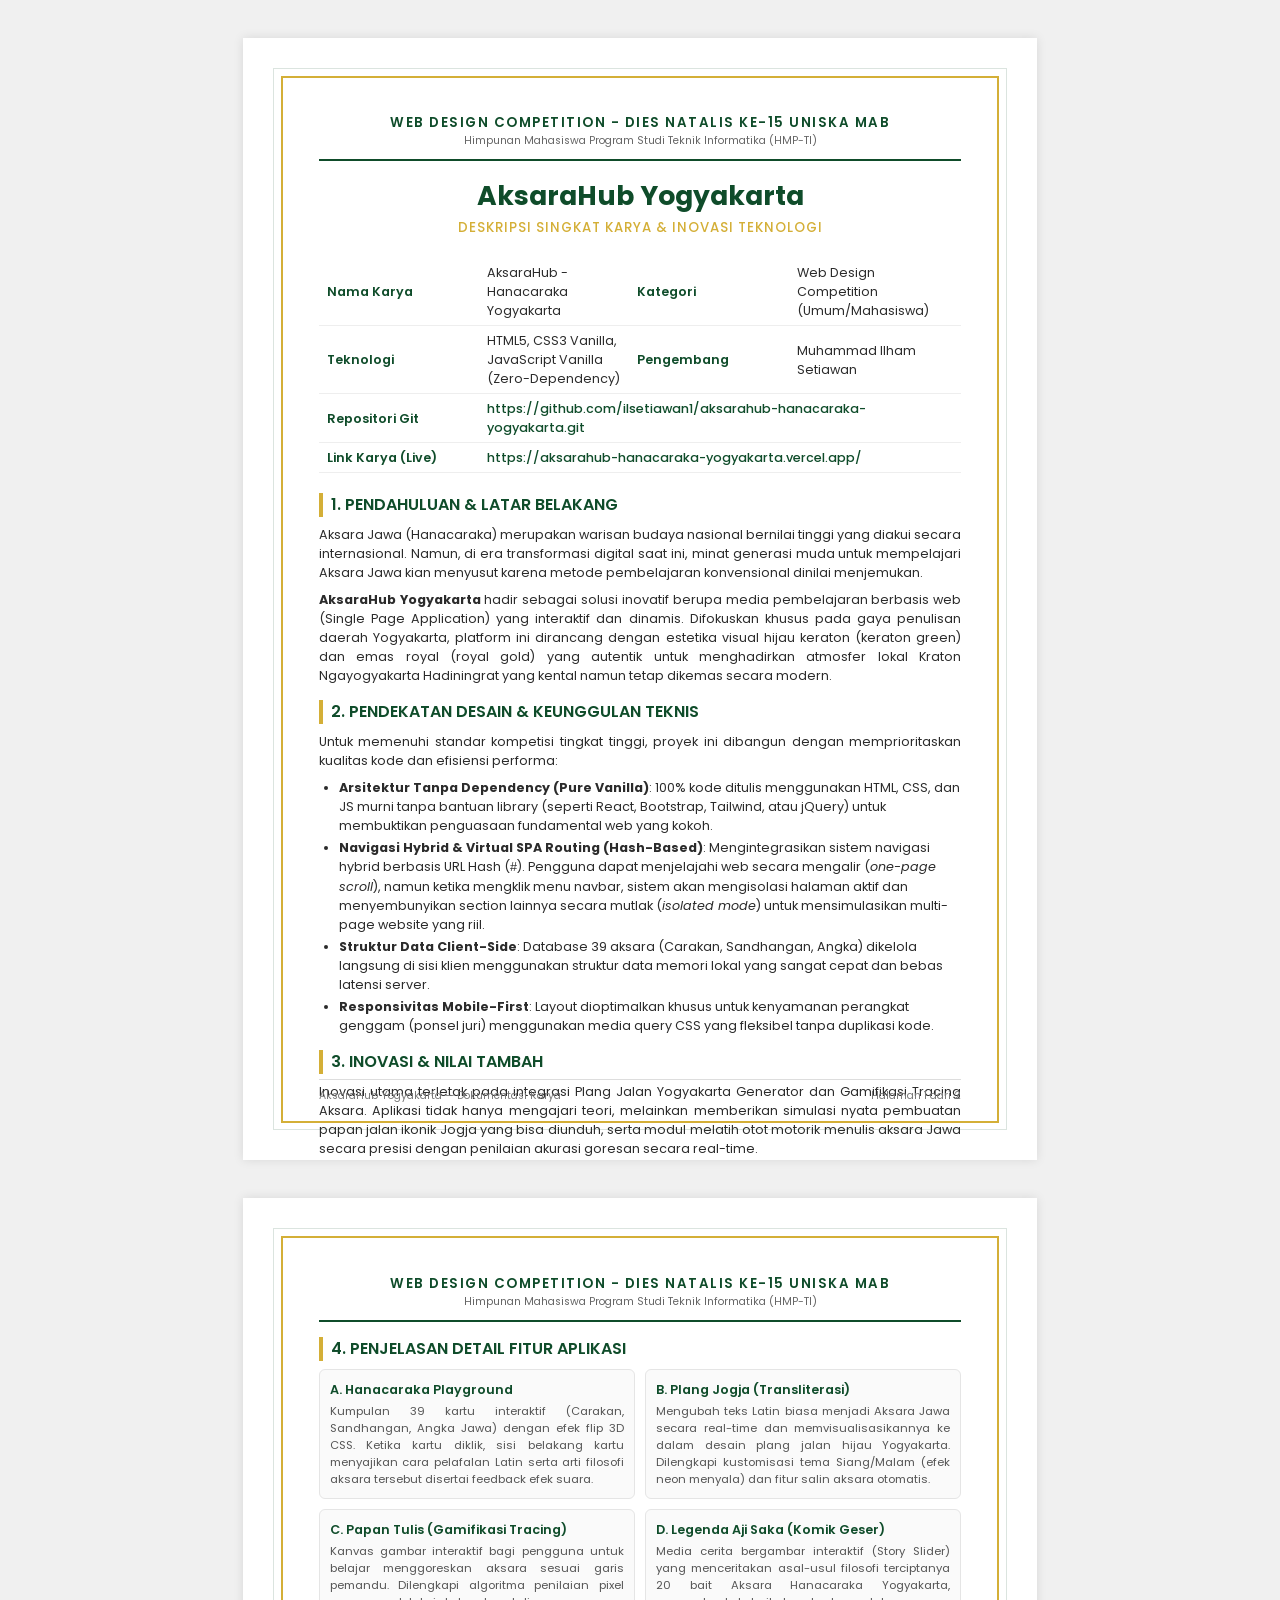
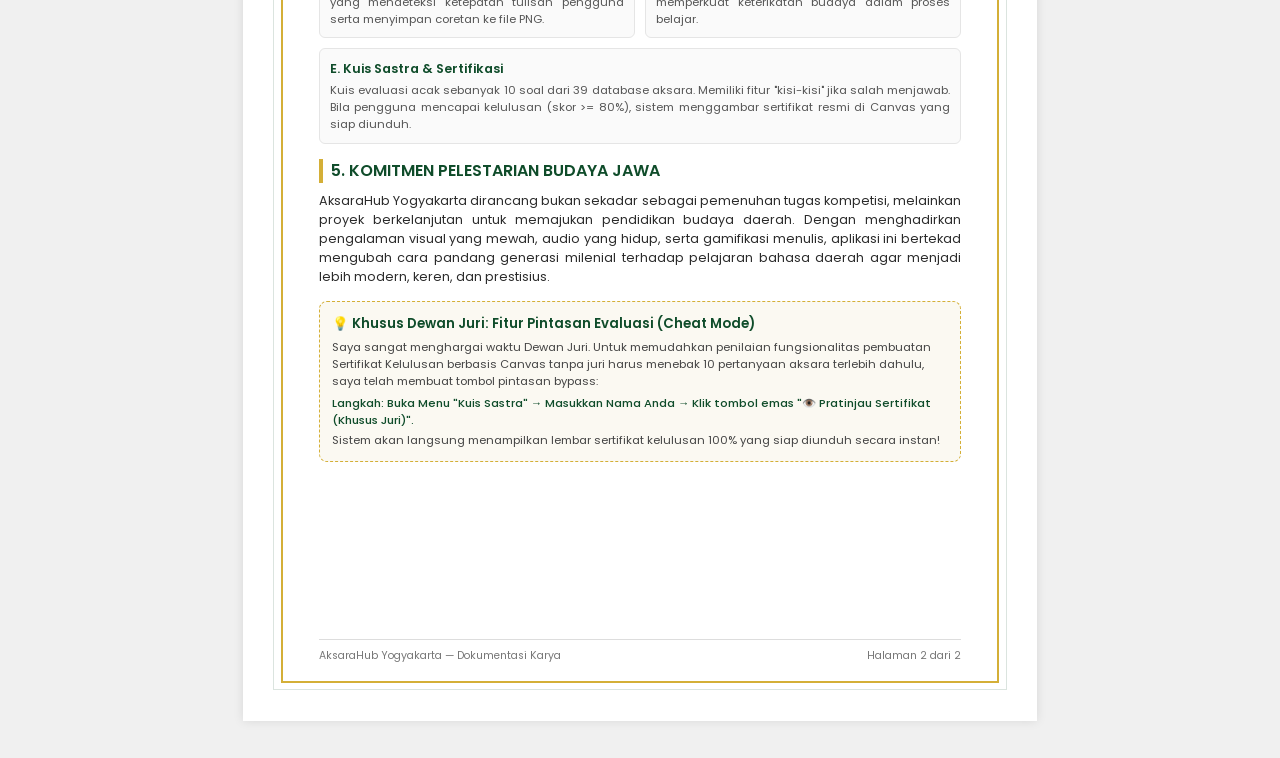
==== DeskripsiSingkatKarya.html @ 54c3463f "Update: Implement Virtual SPA routing and align logo" ====
<!DOCTYPE html>
<html lang="id">
  <head>
    <meta charset="UTF-8" />
    <title>Deskripsi Singkat Karya - AksaraHub Yogyakarta</title>
    <style>
      @import url('https://fonts.googleapis.com/css2?family=Poppins:wght@300;400;500;600;700&display=swap');
      
      :root {
        --green: #0f4c2a;
        --gold: #d4af37;
        --cream: #fbf9f2;
        --text: #2b2b2b;
      }

      * {
        box-sizing: border-box;
        margin: 0;
        padding: 0;
      }

      body {
        font-family: 'Poppins', sans-serif;
        color: var(--text);
        background-color: #f0f0f0;
        line-height: 1.5;
        font-size: 11pt;
      }

      /* Page Setup for A4 Printing */
      .page {
        background: white;
        width: 210mm;
        height: 297mm;
        padding: 20mm 20mm;
        margin: 10mm auto;
        box-shadow: 0 0 10px rgba(0, 0, 0, 0.1);
        position: relative;
        overflow: hidden;
      }

      /* Print Specific Styling */
      @media print {
        body {
          background: none;
        }
        .page {
          margin: 0;
          box-shadow: none;
          page-break-after: always;
        }
        @page {
          size: A4;
          margin: 0;
        }
      }

      /* Decorative Borders */
      .page::before {
        content: "";
        position: absolute;
        top: 8mm;
        left: 8mm;
        right: 8mm;
        bottom: 8mm;
        border: 1px solid rgba(15, 76, 42, 0.15);
        pointer-events: none;
      }
      .page::after {
        content: "";
        position: absolute;
        top: 10mm;
        left: 10mm;
        right: 10mm;
        bottom: 10mm;
        border: 2px solid var(--gold);
        pointer-events: none;
      }

      /* Header Style */
      .header {
        text-align: center;
        border-bottom: 2px double var(--green);
        padding-bottom: 10px;
        margin-bottom: 15px;
      }
      .header h3 {
        font-size: 10pt;
        text-transform: uppercase;
        color: var(--green);
        letter-spacing: 1.5px;
        font-weight: 600;
      }
      .header p {
        font-size: 8pt;
        color: #666;
      }

      /* Document Title */
      .doc-title {
        text-align: center;
        margin-bottom: 20px;
      }
      .doc-title h1 {
        font-size: 20pt;
        color: var(--green);
        font-weight: 700;
        margin-bottom: 2px;
      }
      .doc-title h2 {
        font-size: 10pt;
        color: var(--gold);
        font-weight: 500;
        letter-spacing: 1px;
        text-transform: uppercase;
      }

      /* Metadata Table */
      .meta-table {
        width: 100%;
        margin-bottom: 20px;
        border-collapse: collapse;
        font-size: 9.5pt;
      }
      .meta-table td {
        padding: 5px 8px;
        border-bottom: 1px solid #eee;
      }
      .meta-table td.label {
        font-weight: 600;
        color: var(--green);
        width: 25%;
      }

      /* Content Headings */
      h3.section-title {
        font-size: 12pt;
        color: var(--green);
        border-left: 4px solid var(--gold);
        padding-left: 8px;
        margin-top: 15px;
        margin-bottom: 8px;
        text-transform: uppercase;
        font-weight: 600;
      }

      p.paragraph {
        text-align: justify;
        margin-bottom: 8px;
        font-size: 9.5pt;
      }

      ul.list {
        margin-left: 20px;
        margin-bottom: 8px;
        font-size: 9.5pt;
      }

      ul.list li {
        margin-bottom: 3px;
      }

      /* Features Grid Layout */
      .features-grid {
        display: grid;
        grid-template-columns: 1fr 1fr;
        gap: 10px;
        margin-top: 5px;
      }
      .feature-item {
        background: #fafafa;
        border: 1px solid #e5e5e5;
        border-radius: 6px;
        padding: 10px;
      }
      .feature-item h4 {
        font-size: 9.5pt;
        color: var(--green);
        margin-bottom: 4px;
        font-weight: 600;
      }
      .feature-item p {
        font-size: 8.5pt;
        color: #555;
        text-align: justify;
      }

      /* Footer Note */
      .page-footer {
        position: absolute;
        bottom: 15mm;
        left: 20mm;
        right: 20mm;
        display: flex;
        justify-content: space-between;
        font-size: 8pt;
        color: #777;
        border-top: 1px solid #ddd;
        padding-top: 8px;
      }

      /* Highlight Box */
      .juri-box {
        background: #fbf9f2;
        border: 1.5px dashed var(--gold);
        border-radius: 8px;
        padding: 12px;
        margin-top: 15px;
      }
      .juri-box h4 {
        color: var(--green);
        font-size: 10pt;
        margin-bottom: 5px;
        font-weight: 600;
      }
      .juri-box p {
        font-size: 8.5pt;
        color: #444;
      }
    </style>
  </head>
  <body>
    <!-- PAGE 1 -->
    <div class="page">
      <div class="header">
        <h3>Web Design Competition - Dies Natalis ke-15 UNISKA MAB</h3>
        <p>Himpunan Mahasiswa Program Studi Teknik Informatika (HMP-TI)</p>
      </div>

      <div class="doc-title">
        <h1>AksaraHub Yogyakarta</h1>
        <h2>Deskripsi Singkat Karya & Inovasi Teknologi</h2>
      </div>

      <table class="meta-table">
        <tr>
          <td class="label">Nama Karya</td>
          <td>AksaraHub - Hanacaraka Yogyakarta</td>
          <td class="label">Kategori</td>
          <td>Web Design Competition (Umum/Mahasiswa)</td>
        </tr>
        <tr>
          <td class="label">Teknologi</td>
          <td>HTML5, CSS3 Vanilla, JavaScript Vanilla (Zero-Dependency)</td>
          <td class="label">Pengembang</td>
          <td>Muhammad Ilham Setiawan</td>
        </tr>
        <tr>
          <td class="label">Repositori Git</td>
          <td colspan="3"><a href="https://github.com/ilsetiawan1/aksarahub-hanacaraka-yogyakarta" style="color: var(--green); text-decoration: none; font-weight: 500;">https://github.com/ilsetiawan1/aksarahub-hanacaraka-yogyakarta.git</a></td>
        </tr>
        <tr>
          <td class="label">Link Karya (Live)</td>
          <td colspan="3"><a href="https://aksarahub-hanacaraka-yogyakarta.vercel.app/" style="color: var(--green); text-decoration: none; font-weight: 500;">https://aksarahub-hanacaraka-yogyakarta.vercel.app/</a></td>
        </tr>
      </table>

      <h3 class="section-title">1. Pendahuluan & Latar Belakang</h3>
      <p class="paragraph">
        Aksara Jawa (Hanacaraka) merupakan warisan budaya nasional bernilai tinggi yang diakui secara internasional. Namun, di era transformasi digital saat ini, minat generasi muda untuk mempelajari Aksara Jawa kian menyusut karena metode pembelajaran konvensional dinilai menjemukan.
      </p>
      <p class="paragraph">
        <strong>AksaraHub Yogyakarta</strong> hadir sebagai solusi inovatif berupa media pembelajaran berbasis web (Single Page Application) yang interaktif dan dinamis. Difokuskan khusus pada gaya penulisan daerah Yogyakarta, platform ini dirancang dengan estetika visual hijau keraton (keraton green) dan emas royal (royal gold) yang autentik untuk menghadirkan atmosfer lokal Kraton Ngayogyakarta Hadiningrat yang kental namun tetap dikemas secara modern.
      </p>

      <h3 class="section-title">2. Pendekatan Desain & Keunggulan Teknis</h3>
      <p class="paragraph">
        Untuk memenuhi standar kompetisi tingkat tinggi, proyek ini dibangun dengan memprioritaskan kualitas kode dan efisiensi performa:
      </p>
      <ul class="list">
        <li><strong>Arsitektur Tanpa Dependency (Pure Vanilla)</strong>: 100% kode ditulis menggunakan HTML, CSS, dan JS murni tanpa bantuan library (seperti React, Bootstrap, Tailwind, atau jQuery) untuk membuktikan penguasaan fundamental web yang kokoh.</li>
        <li><strong>Navigasi Hybrid & Virtual SPA Routing (Hash-Based)</strong>: Mengintegrasikan sistem navigasi hybrid berbasis URL Hash (<code>#</code>). Pengguna dapat menjelajahi web secara mengalir (<i>one-page scroll</i>), namun ketika mengklik menu navbar, sistem akan mengisolasi halaman aktif dan menyembunyikan section lainnya secara mutlak (<i>isolated mode</i>) untuk mensimulasikan multi-page website yang riil.</li>
        <li><strong>Struktur Data Client-Side</strong>: Database 39 aksara (Carakan, Sandhangan, Angka) dikelola langsung di sisi klien menggunakan struktur data memori lokal yang sangat cepat dan bebas latensi server.</li>
        <li><strong>Responsivitas Mobile-First</strong>: Layout dioptimalkan khusus untuk kenyamanan perangkat genggam (ponsel juri) menggunakan media query CSS yang fleksibel tanpa duplikasi kode.</li>
      </ul>

      <h3 class="section-title">3. Inovasi & Nilai Tambah</h3>
      <p class="paragraph">
        Inovasi utama terletak pada integrasi Plang Jalan Yogyakarta Generator dan Gamifikasi Tracing Aksara. Aplikasi tidak hanya mengajari teori, melainkan memberikan simulasi nyata pembuatan papan jalan ikonik Jogja yang bisa diunduh, serta modul melatih otot motorik menulis aksara Jawa secara presisi dengan penilaian akurasi goresan secara real-time.
      </p>

      <div class="page-footer">
        <span>AksaraHub Yogyakarta — Dokumentasi Karya</span>
        <span>Halaman 1 dari 2</span>
      </div>
    </div>

    <!-- PAGE 2 -->
    <div class="page">
      <div class="header">
        <h3>Web Design Competition - Dies Natalis ke-15 UNISKA MAB</h3>
        <p>Himpunan Mahasiswa Program Studi Teknik Informatika (HMP-TI)</p>
      </div>

      <h3 class="section-title">4. Penjelasan Detail Fitur Aplikasi</h3>
      
      <div class="features-grid">
        <div class="feature-item">
          <h4>A. Hanacaraka Playground</h4>
          <p>Kumpulan 39 kartu interaktif (Carakan, Sandhangan, Angka Jawa) dengan efek flip 3D CSS. Ketika kartu diklik, sisi belakang kartu menyajikan cara pelafalan Latin serta arti filosofi aksara tersebut disertai feedback efek suara.</p>
        </div>
        <div class="feature-item">
          <h4>B. Plang Jogja (Transliterasi)</h4>
          <p>Mengubah teks Latin biasa menjadi Aksara Jawa secara real-time dan memvisualisasikannya ke dalam desain plang jalan hijau Yogyakarta. Dilengkapi kustomisasi tema Siang/Malam (efek neon menyala) dan fitur salin aksara otomatis.</p>
        </div>
        <div class="feature-item">
          <h4>C. Papan Tulis (Gamifikasi Tracing)</h4>
          <p>Kanvas gambar interaktif bagi pengguna untuk belajar menggoreskan aksara sesuai garis pemandu. Dilengkapi algoritma penilaian pixel yang mendeteksi ketepatan tulisan pengguna serta menyimpan coretan ke file PNG.</p>
        </div>
        <div class="feature-item">
          <h4>D. Legenda Aji Saka (Komik Geser)</h4>
          <p>Media cerita bergambar interaktif (Story Slider) yang menceritakan asal-usul filosofi terciptanya 20 bait Aksara Hanacaraka Yogyakarta, memperkuat keterikatan budaya dalam proses belajar.</p>
        </div>
        <div class="feature-item" style="grid-column: span 2;">
          <h4>E. Kuis Sastra & Sertifikasi</h4>
          <p>Kuis evaluasi acak sebanyak 10 soal dari 39 database aksara. Memiliki fitur "kisi-kisi" jika salah menjawab. Bila pengguna mencapai kelulusan (skor >= 80%), sistem menggambar sertifikat resmi di Canvas yang siap diunduh.</p>
        </div>
      </div>

      <h3 class="section-title">5. Komitmen Pelestarian Budaya Jawa</h3>
      <p class="paragraph">
        AksaraHub Yogyakarta dirancang bukan sekadar sebagai pemenuhan tugas kompetisi, melainkan proyek berkelanjutan untuk memajukan pendidikan budaya daerah. Dengan menghadirkan pengalaman visual yang mewah, audio yang hidup, serta gamifikasi menulis, aplikasi ini bertekad mengubah cara pandang generasi milenial terhadap pelajaran bahasa daerah agar menjadi lebih modern, keren, dan prestisius.
      </p>

      <div class="juri-box">
        <h4>💡 Khusus Dewan Juri: Fitur Pintasan Evaluasi (Cheat Mode)</h4>
        <p>
          Saya sangat menghargai waktu Dewan Juri. Untuk memudahkan penilaian fungsionalitas pembuatan Sertifikat Kelulusan berbasis Canvas tanpa juri harus menebak 10 pertanyaan aksara terlebih dahulu, saya telah membuat tombol pintasan bypass:
        </p>
        <p style="margin-top: 5px; font-weight: 500; color: var(--green);">
          Langkah: Buka Menu "Kuis Sastra" &rarr; Masukkan Nama Anda &rarr; Klik tombol emas "👁️ Pratinjau Sertifikat (Khusus Juri)". 
        </p>
        <p style="margin-top: 3px;">
          Sistem akan langsung menampilkan lembar sertifikat kelulusan 100% yang siap diunduh secara instan!
        </p>
      </div>

      <div class="page-footer">
        <span>AksaraHub Yogyakarta — Dokumentasi Karya</span>
        <span>Halaman 2 dari 2</span>
      </div>
    </div>
  </body>
</html>
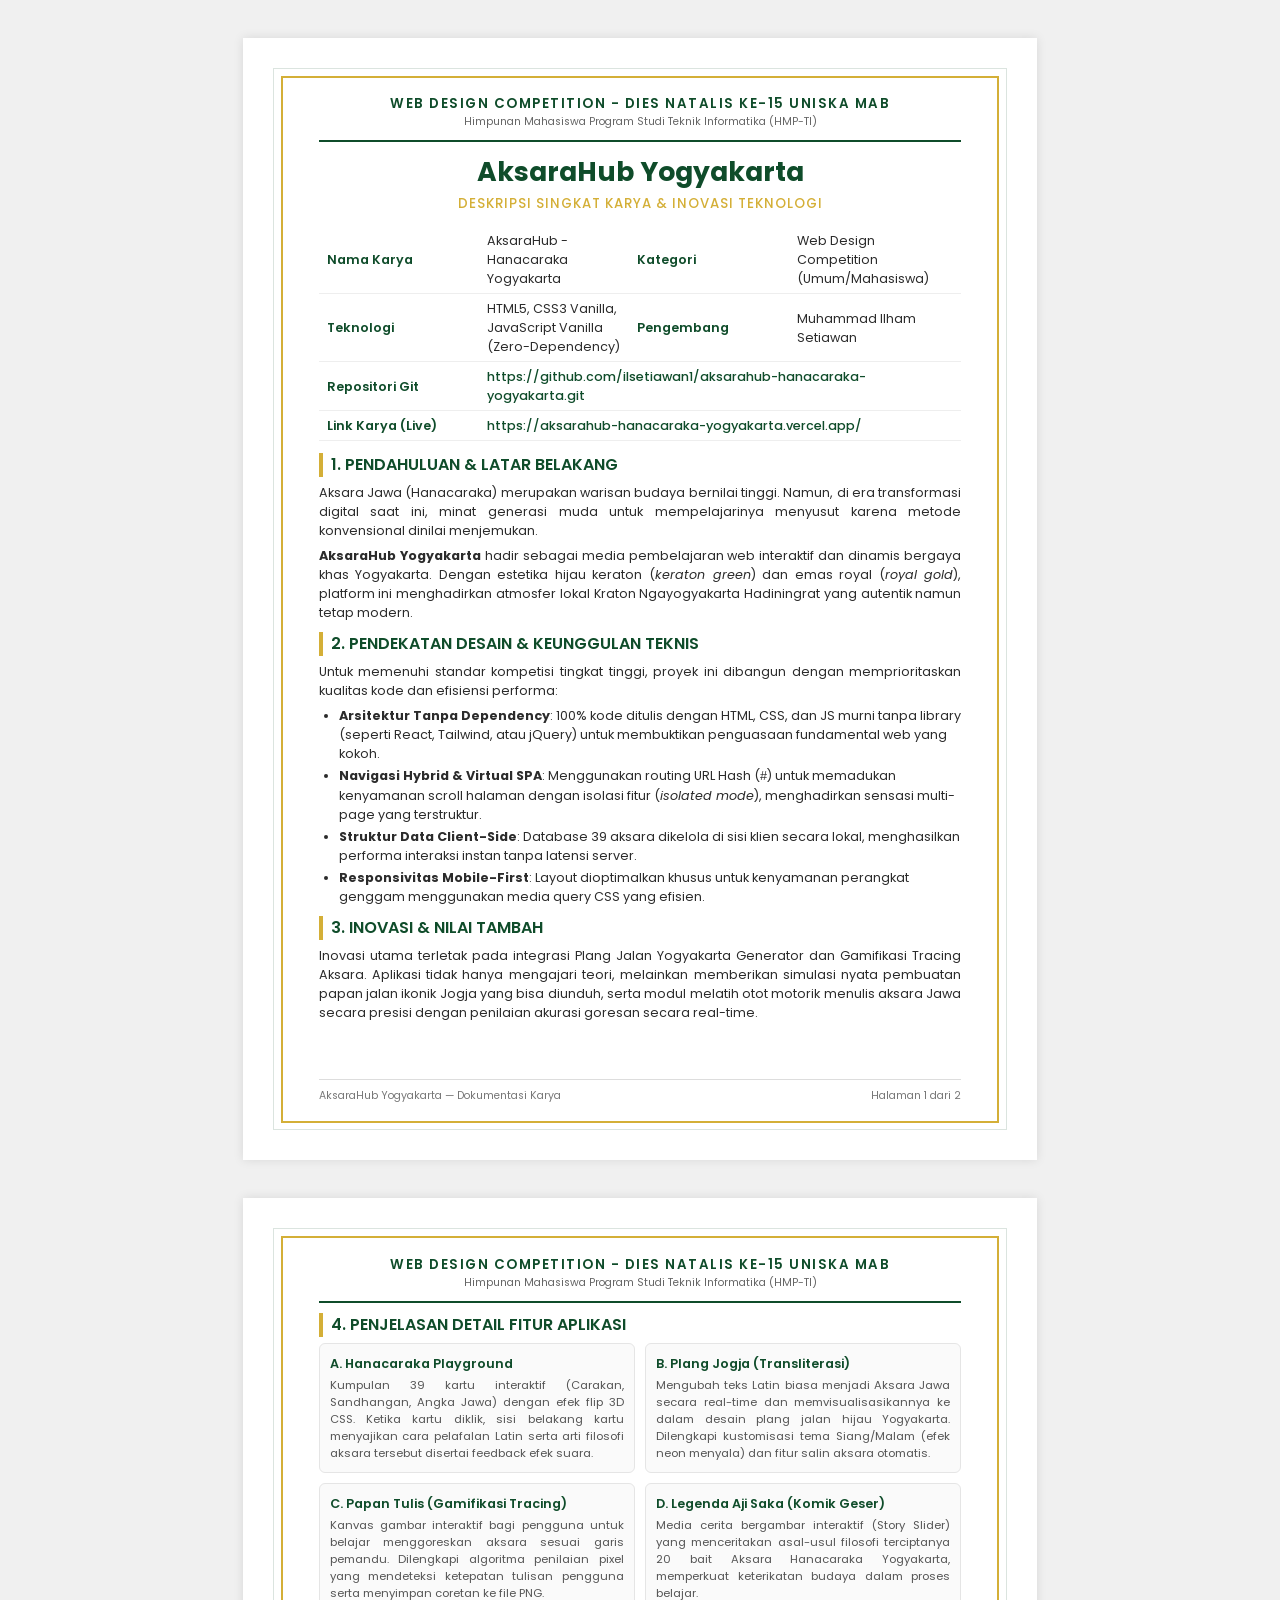
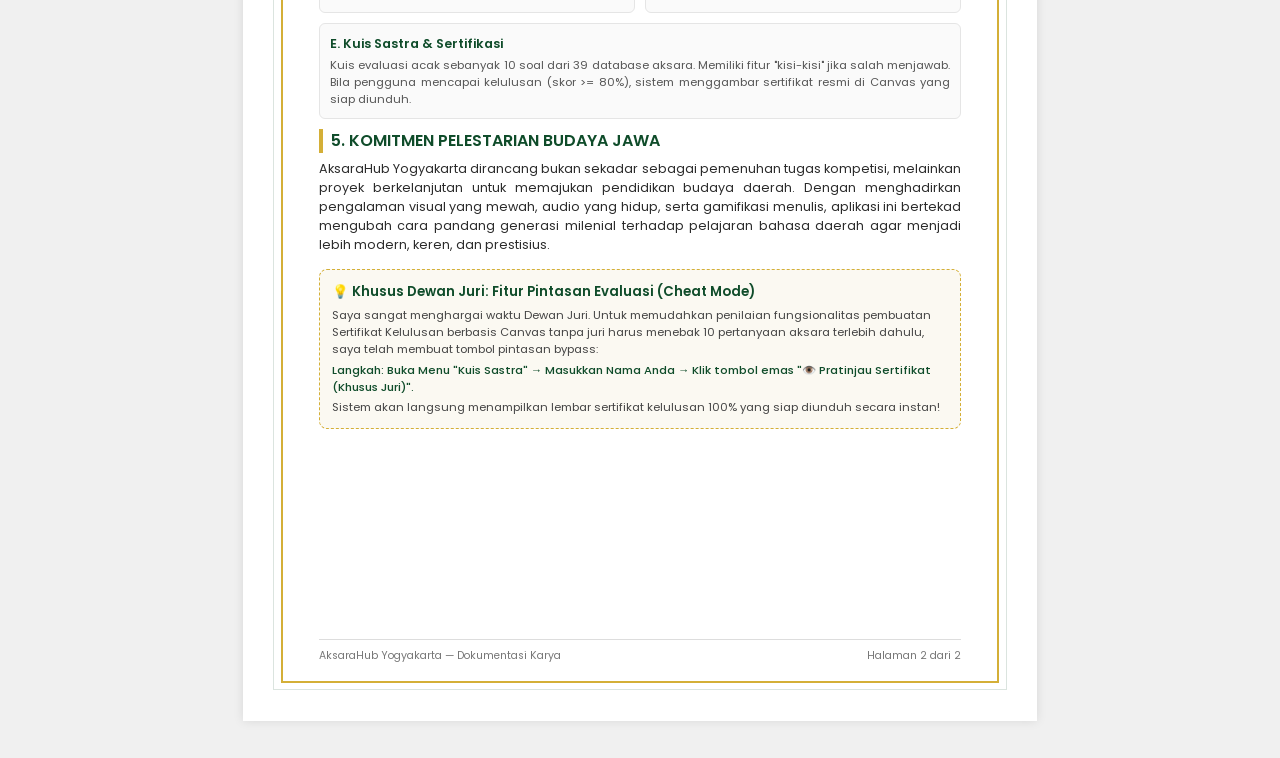
==== commit f2612586: "docs: Adjust spacing and condense text in DeskripsiSingkatKarya.html to prevent layout overflow" ====
--- a/DeskripsiSingkatKarya.html
+++ b/DeskripsiSingkatKarya.html
@@ -32,7 +32,7 @@
         background: white;
         width: 210mm;
         height: 297mm;
-        padding: 20mm 20mm;
+        padding: 15mm 20mm;
         margin: 10mm auto;
         box-shadow: 0 0 10px rgba(0, 0, 0, 0.1);
         position: relative;
@@ -82,7 +82,7 @@
         text-align: center;
         border-bottom: 2px double var(--green);
         padding-bottom: 10px;
-        margin-bottom: 15px;
+        margin-bottom: 10px;
       }
       .header h3 {
         font-size: 10pt;
@@ -99,7 +99,7 @@
       /* Document Title */
       .doc-title {
         text-align: center;
-        margin-bottom: 20px;
+        margin-bottom: 12px;
       }
       .doc-title h1 {
         font-size: 20pt;
@@ -118,7 +118,7 @@
       /* Metadata Table */
       .meta-table {
         width: 100%;
-        margin-bottom: 20px;
+        margin-bottom: 12px;
         border-collapse: collapse;
         font-size: 9.5pt;
       }
@@ -138,21 +138,21 @@
         color: var(--green);
         border-left: 4px solid var(--gold);
         padding-left: 8px;
-        margin-top: 15px;
-        margin-bottom: 8px;
+        margin-top: 10px;
+        margin-bottom: 6px;
         text-transform: uppercase;
         font-weight: 600;
       }
 
       p.paragraph {
         text-align: justify;
-        margin-bottom: 8px;
+        margin-bottom: 6px;
         font-size: 9.5pt;
       }
 
       ul.list {
         margin-left: 20px;
-        margin-bottom: 8px;
+        margin-bottom: 6px;
         font-size: 9.5pt;
       }
 
@@ -257,10 +257,10 @@
 
       <h3 class="section-title">1. Pendahuluan & Latar Belakang</h3>
       <p class="paragraph">
-        Aksara Jawa (Hanacaraka) merupakan warisan budaya nasional bernilai tinggi yang diakui secara internasional. Namun, di era transformasi digital saat ini, minat generasi muda untuk mempelajari Aksara Jawa kian menyusut karena metode pembelajaran konvensional dinilai menjemukan.
-      </p>
-      <p class="paragraph">
-        <strong>AksaraHub Yogyakarta</strong> hadir sebagai solusi inovatif berupa media pembelajaran berbasis web (Single Page Application) yang interaktif dan dinamis. Difokuskan khusus pada gaya penulisan daerah Yogyakarta, platform ini dirancang dengan estetika visual hijau keraton (keraton green) dan emas royal (royal gold) yang autentik untuk menghadirkan atmosfer lokal Kraton Ngayogyakarta Hadiningrat yang kental namun tetap dikemas secara modern.
+        Aksara Jawa (Hanacaraka) merupakan warisan budaya bernilai tinggi. Namun, di era transformasi digital saat ini, minat generasi muda untuk mempelajarinya menyusut karena metode konvensional dinilai menjemukan.
+      </p>
+      <p class="paragraph">
+        <strong>AksaraHub Yogyakarta</strong> hadir sebagai media pembelajaran web interaktif dan dinamis bergaya khas Yogyakarta. Dengan estetika hijau keraton (<i>keraton green</i>) dan emas royal (<i>royal gold</i>), platform ini menghadirkan atmosfer lokal Kraton Ngayogyakarta Hadiningrat yang autentik namun tetap modern.
       </p>
 
       <h3 class="section-title">2. Pendekatan Desain & Keunggulan Teknis</h3>
@@ -268,10 +268,10 @@
         Untuk memenuhi standar kompetisi tingkat tinggi, proyek ini dibangun dengan memprioritaskan kualitas kode dan efisiensi performa:
       </p>
       <ul class="list">
-        <li><strong>Arsitektur Tanpa Dependency (Pure Vanilla)</strong>: 100% kode ditulis menggunakan HTML, CSS, dan JS murni tanpa bantuan library (seperti React, Bootstrap, Tailwind, atau jQuery) untuk membuktikan penguasaan fundamental web yang kokoh.</li>
-        <li><strong>Navigasi Hybrid & Virtual SPA Routing (Hash-Based)</strong>: Mengintegrasikan sistem navigasi hybrid berbasis URL Hash (<code>#</code>). Pengguna dapat menjelajahi web secara mengalir (<i>one-page scroll</i>), namun ketika mengklik menu navbar, sistem akan mengisolasi halaman aktif dan menyembunyikan section lainnya secara mutlak (<i>isolated mode</i>) untuk mensimulasikan multi-page website yang riil.</li>
-        <li><strong>Struktur Data Client-Side</strong>: Database 39 aksara (Carakan, Sandhangan, Angka) dikelola langsung di sisi klien menggunakan struktur data memori lokal yang sangat cepat dan bebas latensi server.</li>
-        <li><strong>Responsivitas Mobile-First</strong>: Layout dioptimalkan khusus untuk kenyamanan perangkat genggam (ponsel juri) menggunakan media query CSS yang fleksibel tanpa duplikasi kode.</li>
+        <li><strong>Arsitektur Tanpa Dependency</strong>: 100% kode ditulis dengan HTML, CSS, dan JS murni tanpa library (seperti React, Tailwind, atau jQuery) untuk membuktikan penguasaan fundamental web yang kokoh.</li>
+        <li><strong>Navigasi Hybrid & Virtual SPA</strong>: Menggunakan routing URL Hash (<code>#</code>) untuk memadukan kenyamanan scroll halaman dengan isolasi fitur (<i>isolated mode</i>), menghadirkan sensasi multi-page yang terstruktur.</li>
+        <li><strong>Struktur Data Client-Side</strong>: Database 39 aksara dikelola di sisi klien secara lokal, menghasilkan performa interaksi instan tanpa latensi server.</li>
+        <li><strong>Responsivitas Mobile-First</strong>: Layout dioptimalkan khusus untuk kenyamanan perangkat genggam menggunakan media query CSS yang efisien.</li>
       </ul>
 
       <h3 class="section-title">3. Inovasi & Nilai Tambah</h3>
